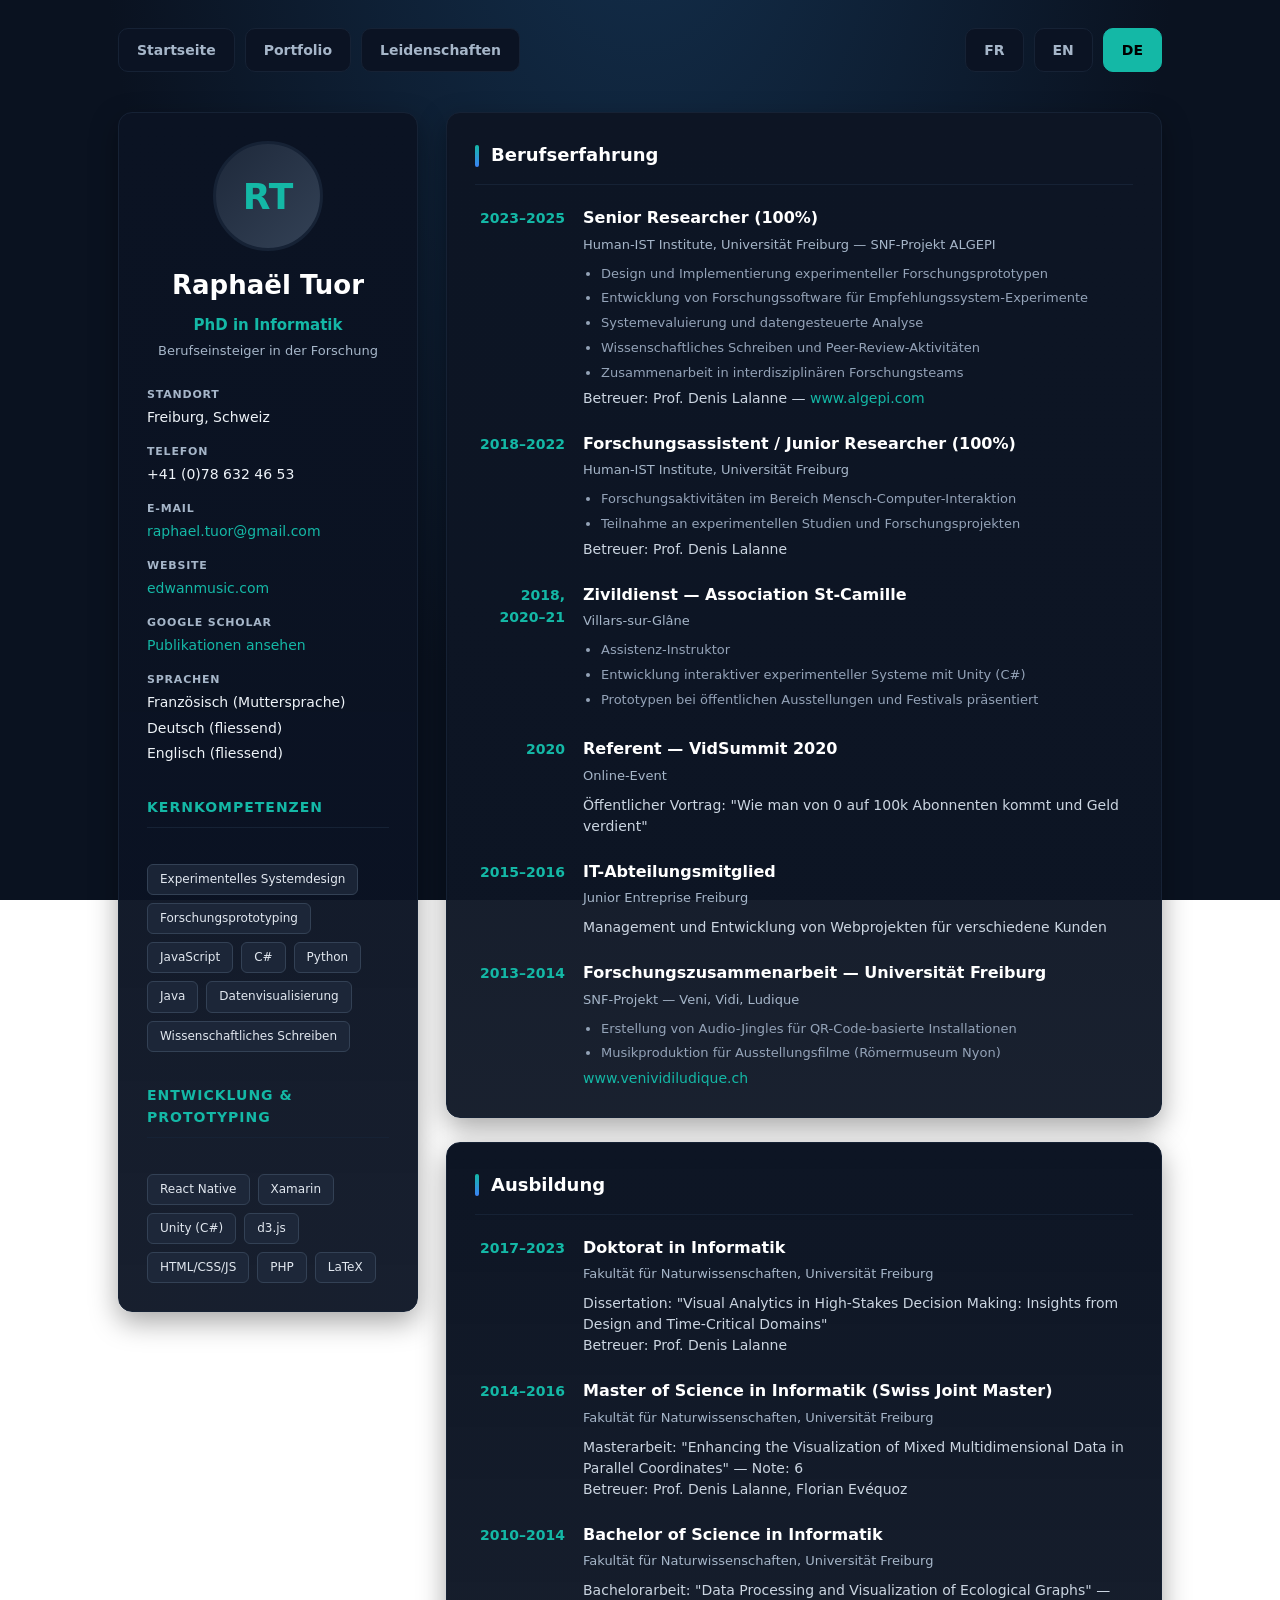
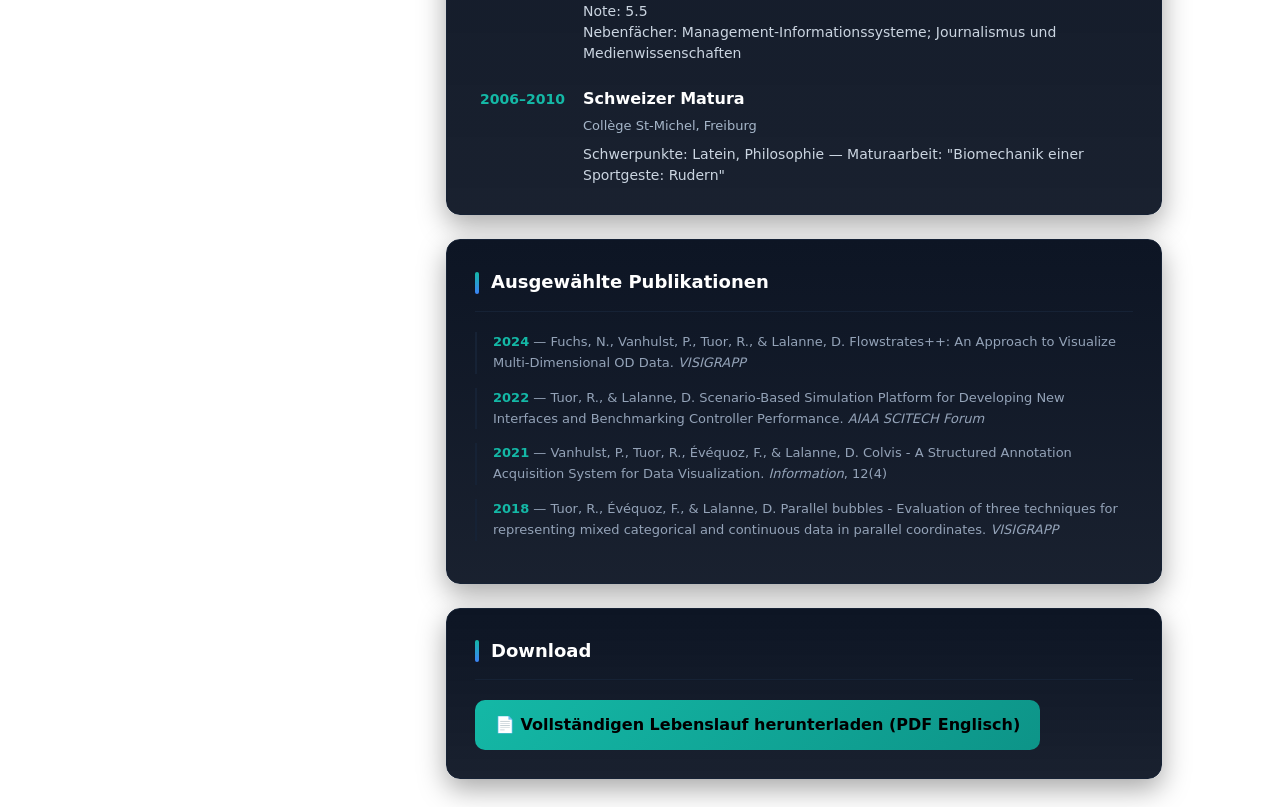
==== public/cv-de.html @ 69e7897a "Major update: CV pages, home page, and site cleanup - Updated FR/DE CV pages to match actual English" ====
<!doctype html>
<html lang="de">

<head>
  <meta charset="utf-8" />
  <meta name="viewport" content="width=device-width,initial-scale=1" />
  <title>Lebenslauf — Raphaël Tuor</title>

  <link rel="alternate" hreflang="fr" href="/cv.html">
  <link rel="alternate" hreflang="en" href="/cv-en.html">
  <link rel="alternate" hreflang="de" href="/cv-de.html">
  <link rel="alternate" hreflang="x-default" href="/cv.html">

  <meta name="theme-color" content="#0a1220" />
  <link rel="icon" href="/favicon.ico">
  <link rel="icon" type="image/svg+xml" href="/favicon.svg">

  <style>
    :root {
      --bg: #0a1220;
      --panel: #0b1323;
      --card: #0d1524;
      --border: #162235;
      --text: #eef3f8;
      --muted: #a6b6c9;
      --accent: #14b8a6;
      --accent2: #3b82f6;
      --shadow: 0 10px 28px rgba(0, 0, 0, .35);
      --max: 1100px;
      --br: 14px;
    }

    * {
      box-sizing: border-box
    }

    html,
    body {
      height: 100%
    }

    body {
      margin: 0;
      color: var(--text);
      font: 16px/1.6 system-ui, -apple-system, sans-serif;
      background: radial-gradient(ellipse at 50% -20%, #132f4c 0%, var(--bg) 60%) fixed;
    }

    a {
      color: var(--accent);
      text-decoration: none;
      transition: color .2s
    }

    a:hover {
      color: var(--accent2)
    }

    /* Layout */
    .app {
      display: grid;
      grid-template-columns: 300px 1fr;
      gap: 28px;
      max-width: var(--max);
      margin: 0 auto;
      padding: 28px;
    }

    /* Sidebar */
    .side {
      background: linear-gradient(180deg, var(--panel) 0%, rgba(11, 19, 35, 0.95) 100%);
      border: 1px solid var(--border);
      border-radius: var(--br);
      padding: 28px;
      position: sticky;
      top: 28px;
      height: fit-content;
      box-shadow: var(--shadow);
      display: flex;
      flex-direction: column;
      gap: 24px;
    }

    .me {
      text-align: center;
    }

    .me h1 {
      margin: 14px 0 6px;
      font-size: 26px;
      color: #fff;
      font-weight: 700;
    }

    .me .title {
      margin: 0;
      color: var(--accent);
      font-weight: 600;
      font-size: 15px;
    }

    .me .subtitle {
      margin: 4px 0 0;
      color: var(--muted);
      font-size: 13px;
    }

    .avatar-ph {
      width: 110px;
      height: 110px;
      margin: 0 auto;
      border-radius: 50%;
      background: linear-gradient(135deg, #1e293b, #334155);
      display: flex;
      align-items: center;
      justify-content: center;
      font-size: 36px;
      font-weight: 700;
      color: var(--accent);
      border: 3px solid var(--border);
    }

    .info-list {
      list-style: none;
      padding: 0;
      margin: 0;
      font-size: 14px;
      display: flex;
      flex-direction: column;
      gap: 14px;
    }

    .info-list li {
      display: flex;
      flex-direction: column;
      gap: 3px;
    }

    .info-list strong {
      color: var(--muted);
      font-size: 11px;
      text-transform: uppercase;
      letter-spacing: 0.8px;
    }

    .section-title {
      font-size: 14px;
      font-weight: 600;
      color: var(--accent);
      text-transform: uppercase;
      letter-spacing: 1px;
      margin: 8px 0 12px;
      padding-bottom: 8px;
      border-bottom: 1px solid var(--border);
    }

    .skills-tags {
      display: flex;
      flex-wrap: wrap;
      gap: 8px;
    }

    .tag {
      background: rgba(30, 41, 59, 0.8);
      color: #e2e8f0;
      padding: 5px 12px;
      border-radius: 6px;
      font-size: 12px;
      border: 1px solid #334155;
      transition: all 0.2s;
    }

    .tag:hover {
      border-color: var(--accent);
      background: rgba(20, 184, 166, 0.1);
    }

    /* Main Content */
    .main {
      display: flex;
      flex-direction: column;
      gap: 24px;
    }

    .card {
      background: linear-gradient(180deg, var(--card) 0%, rgba(13, 21, 36, 0.95) 100%);
      border: 1px solid var(--border);
      border-radius: var(--br);
      padding: 28px;
      box-shadow: var(--shadow);
      transition: border-color 0.3s;
    }

    .card:hover {
      border-color: #2a3a52;
    }

    .h2 {
      font-size: 18px;
      font-weight: 700;
      color: #fff;
      margin-bottom: 20px;
      display: flex;
      align-items: center;
      gap: 12px;
      padding-bottom: 14px;
      border-bottom: 1px solid var(--border);
    }

    .h2::before {
      content: '';
      width: 4px;
      height: 22px;
      background: linear-gradient(180deg, var(--accent), var(--accent2));
      border-radius: 2px;
    }

    /* Timeline */
    .timeline {
      display: flex;
      flex-direction: column;
      gap: 22px;
    }

    .item {
      display: grid;
      grid-template-columns: 90px 1fr;
      gap: 18px;
    }

    .year {
      font-weight: 700;
      color: var(--accent);
      font-feature-settings: "tnum";
      text-align: right;
      padding-top: 2px;
      font-size: 14px;
    }

    .details h3 {
      margin: 0 0 4px;
      font-size: 16px;
      color: #fff;
      font-weight: 600;
    }

    .details .role {
      color: var(--muted);
      font-size: 13px;
      font-weight: 500;
      margin-bottom: 8px;
      display: block;
    }

    .details p {
      margin: 0;
      font-size: 14px;
      color: #cbd5e1;
      line-height: 1.5;
    }

    .details ul {
      margin: 8px 0 0 18px;
      padding: 0;
      color: #94a3b8;
      font-size: 13px;
    }

    .details ul li {
      margin-bottom: 4px;
    }

    /* Nav */
    .nav-bar {
      grid-column: 1/-1;
      display: flex;
      gap: 12px;
      margin-bottom: 12px;
      justify-content: space-between;
      align-items: center;
    }

    .nav-links {
      display: flex;
      gap: 10px;
    }

    .nav-btn {
      background: var(--panel);
      border: 1px solid var(--border);
      padding: 10px 18px;
      border-radius: 10px;
      font-size: 14px;
      font-weight: 600;
      color: var(--muted);
      transition: all 0.2s;
    }

    .nav-btn:hover,
    .nav-btn.active {
      background: var(--accent);
      color: #000;
      border-color: var(--accent);
    }

    .dl-btn {
      display: inline-flex;
      align-items: center;
      gap: 8px;
      background: linear-gradient(135deg, var(--accent), #0d9488);
      color: #000;
      font-weight: 600;
      padding: 12px 20px;
      border-radius: 10px;
      transition: transform 0.2s, box-shadow 0.2s;
    }

    .dl-btn:hover {
      transform: translateY(-2px);
      box-shadow: 0 8px 20px rgba(20, 184, 166, 0.3);
      color: #000;
    }

    /* Publications */
    .pub-list {
      list-style: none;
      padding: 0;
      margin: 0;
    }

    .pub-list li {
      margin-bottom: 14px;
      padding-left: 16px;
      border-left: 2px solid var(--border);
      font-size: 13px;
      color: #94a3b8;
    }

    .pub-list .pub-year {
      color: var(--accent);
      font-weight: 600;
    }

    @media(max-width:800px) {
      .app {
        grid-template-columns: 1fr;
        padding: 16px;
        gap: 16px;
      }

      .side {
        position: static;
      }

      .item {
        grid-template-columns: 1fr;
        gap: 4px;
      }

      .year {
        text-align: left;
        font-size: 13px;
        margin-bottom: 2px;
      }
    }
  </style>
</head>

<body>

  <div class="app">
    <nav class="nav-bar">
      <div class="nav-links">
        <a href="/index-de.html" class="nav-btn">Startseite</a>
        <a href="/portfolio-de.html" class="nav-btn">Portfolio</a>
        <a href="/passions-de.html" class="nav-btn">Leidenschaften</a>
      </div>
      <div class="nav-links">
        <a href="/cv.html" class="nav-btn">FR</a>
        <a href="/cv-en.html" class="nav-btn">EN</a>
        <a href="/cv-de.html" class="nav-btn active">DE</a>
      </div>
    </nav>

    <aside class="side">
      <div class="me">
        <div class="avatar-ph">RT</div>
        <h1>Raphaël Tuor</h1>
        <p class="title">PhD in Informatik</p>
        <p class="subtitle">Berufseinsteiger in der Forschung</p>
      </div>

      <ul class="info-list">
        <li><strong>Standort</strong> Freiburg, Schweiz</li>
        <li><strong>Telefon</strong> +41 (0)78 632 46 53</li>
        <li><strong>E-Mail</strong> <a href="mailto:raphael.tuor@gmail.com">raphael.tuor@gmail.com</a></li>
        <li><strong>Website</strong> <a href="https://edwanmusic.com" target="_blank">edwanmusic.com</a></li>
        <li><strong>Google Scholar</strong> <a href="https://scholar.google.com/citations?user=jfMzWhYAAAAJ"
            target="_blank">Publikationen ansehen</a></li>
        <li><strong>Sprachen</strong>
          <span>Französisch (Muttersprache)</span>
          <span>Deutsch (fliessend)</span>
          <span>Englisch (fliessend)</span>
        </li>
      </ul>

      <div class="section-title">Kernkompetenzen</div>
      <div class="skills-tags">
        <span class="tag">Experimentelles Systemdesign</span>
        <span class="tag">Forschungsprototyping</span>
        <span class="tag">JavaScript</span>
        <span class="tag">C#</span>
        <span class="tag">Python</span>
        <span class="tag">Java</span>
        <span class="tag">Datenvisualisierung</span>
        <span class="tag">Wissenschaftliches Schreiben</span>
      </div>

      <div class="section-title">Entwicklung & Prototyping</div>
      <div class="skills-tags">
        <span class="tag">React Native</span>
        <span class="tag">Xamarin</span>
        <span class="tag">Unity (C#)</span>
        <span class="tag">d3.js</span>
        <span class="tag">HTML/CSS/JS</span>
        <span class="tag">PHP</span>
        <span class="tag">LaTeX</span>
      </div>
    </aside>

    <main class="main">

      <section class="card">
        <div class="h2">Berufserfahrung</div>
        <div class="timeline">

          <div class="item">
            <div class="year">2023–2025</div>
            <div class="details">
              <h3>Senior Researcher (100%)</h3>
              <span class="role">Human-IST Institute, Universität Freiburg — SNF-Projekt ALGEPI</span>
              <ul>
                <li>Design und Implementierung experimenteller Forschungsprototypen</li>
                <li>Entwicklung von Forschungssoftware für Empfehlungssystem-Experimente</li>
                <li>Systemevaluierung und datengesteuerte Analyse</li>
                <li>Wissenschaftliches Schreiben und Peer-Review-Aktivitäten</li>
                <li>Zusammenarbeit in interdisziplinären Forschungsteams</li>
              </ul>
              <p>Betreuer: Prof. Denis Lalanne — <a href="https://www.algepi.com" target="_blank">www.algepi.com</a></p>
            </div>
          </div>

          <div class="item">
            <div class="year">2018–2022</div>
            <div class="details">
              <h3>Forschungsassistent / Junior Researcher (100%)</h3>
              <span class="role">Human-IST Institute, Universität Freiburg</span>
              <ul>
                <li>Forschungsaktivitäten im Bereich Mensch-Computer-Interaktion</li>
                <li>Teilnahme an experimentellen Studien und Forschungsprojekten</li>
              </ul>
              <p>Betreuer: Prof. Denis Lalanne</p>
            </div>
          </div>

          <div class="item">
            <div class="year">2018, 2020–21</div>
            <div class="details">
              <h3>Zivildienst — Association St-Camille</h3>
              <span class="role">Villars-sur-Glâne</span>
              <ul>
                <li>Assistenz-Instruktor</li>
                <li>Entwicklung interaktiver experimenteller Systeme mit Unity (C#)</li>
                <li>Prototypen bei öffentlichen Ausstellungen und Festivals präsentiert</li>
              </ul>
            </div>
          </div>

          <div class="item">
            <div class="year">2020</div>
            <div class="details">
              <h3>Referent — VidSummit 2020</h3>
              <span class="role">Online-Event</span>
              <p>Öffentlicher Vortrag: "Wie man von 0 auf 100k Abonnenten kommt und Geld verdient"</p>
            </div>
          </div>

          <div class="item">
            <div class="year">2015–2016</div>
            <div class="details">
              <h3>IT-Abteilungsmitglied</h3>
              <span class="role">Junior Entreprise Freiburg</span>
              <p>Management und Entwicklung von Webprojekten für verschiedene Kunden</p>
            </div>
          </div>

          <div class="item">
            <div class="year">2013–2014</div>
            <div class="details">
              <h3>Forschungszusammenarbeit — Universität Freiburg</h3>
              <span class="role">SNF-Projekt — Veni, Vidi, Ludique</span>
              <ul>
                <li>Erstellung von Audio-Jingles für QR-Code-basierte Installationen</li>
                <li>Musikproduktion für Ausstellungsfilme (Römermuseum Nyon)</li>
              </ul>
              <p><a href="https://www.venividiludique.ch" target="_blank">www.venividiludique.ch</a></p>
            </div>
          </div>

        </div>
      </section>

      <section class="card">
        <div class="h2">Ausbildung</div>
        <div class="timeline">

          <div class="item">
            <div class="year">2017–2023</div>
            <div class="details">
              <h3>Doktorat in Informatik</h3>
              <span class="role">Fakultät für Naturwissenschaften, Universität Freiburg</span>
              <p>Dissertation: "Visual Analytics in High-Stakes Decision Making: Insights from Design and Time-Critical
                Domains"</p>
              <p>Betreuer: Prof. Denis Lalanne</p>
            </div>
          </div>

          <div class="item">
            <div class="year">2014–2016</div>
            <div class="details">
              <h3>Master of Science in Informatik (Swiss Joint Master)</h3>
              <span class="role">Fakultät für Naturwissenschaften, Universität Freiburg</span>
              <p>Masterarbeit: "Enhancing the Visualization of Mixed Multidimensional Data in Parallel Coordinates" —
                Note: 6</p>
              <p>Betreuer: Prof. Denis Lalanne, Florian Evéquoz</p>
            </div>
          </div>

          <div class="item">
            <div class="year">2010–2014</div>
            <div class="details">
              <h3>Bachelor of Science in Informatik</h3>
              <span class="role">Fakultät für Naturwissenschaften, Universität Freiburg</span>
              <p>Bachelorarbeit: "Data Processing and Visualization of Ecological Graphs" — Note: 5.5</p>
              <p>Nebenfächer: Management-Informationssysteme; Journalismus und Medienwissenschaften</p>
            </div>
          </div>

          <div class="item">
            <div class="year">2006–2010</div>
            <div class="details">
              <h3>Schweizer Matura</h3>
              <span class="role">Collège St-Michel, Freiburg</span>
              <p>Schwerpunkte: Latein, Philosophie — Maturaarbeit: "Biomechanik einer Sportgeste: Rudern"</p>
            </div>
          </div>

        </div>
      </section>

      <section class="card">
        <div class="h2">Ausgewählte Publikationen</div>
        <ul class="pub-list">
          <li><span class="pub-year">2024</span> — Fuchs, N., Vanhulst, P., Tuor, R., & Lalanne, D. Flowstrates++: An
            Approach to Visualize Multi-Dimensional OD Data. <em>VISIGRAPP</em></li>
          <li><span class="pub-year">2022</span> — Tuor, R., & Lalanne, D. Scenario-Based Simulation Platform for
            Developing New Interfaces and Benchmarking Controller Performance. <em>AIAA SCITECH Forum</em></li>
          <li><span class="pub-year">2021</span> — Vanhulst, P., Tuor, R., Évéquoz, F., & Lalanne, D. Colvis - A
            Structured Annotation Acquisition System for Data Visualization. <em>Information</em>, 12(4)</li>
          <li><span class="pub-year">2018</span> — Tuor, R., Évéquoz, F., & Lalanne, D. Parallel bubbles - Evaluation of
            three techniques for representing mixed categorical and continuous data in parallel coordinates.
            <em>VISIGRAPP</em>
          </li>
        </ul>
      </section>

      <section class="card">
        <div class="h2">Download</div>
        <a class="dl-btn" href="/assets/cv/cv-en.pdf" target="_blank" rel="noopener" download="Raphael_Tuor_CV.pdf">
          📄 Vollständigen Lebenslauf herunterladen (PDF Englisch)
        </a>
      </section>

    </main>
  </div>

</body>

</html>
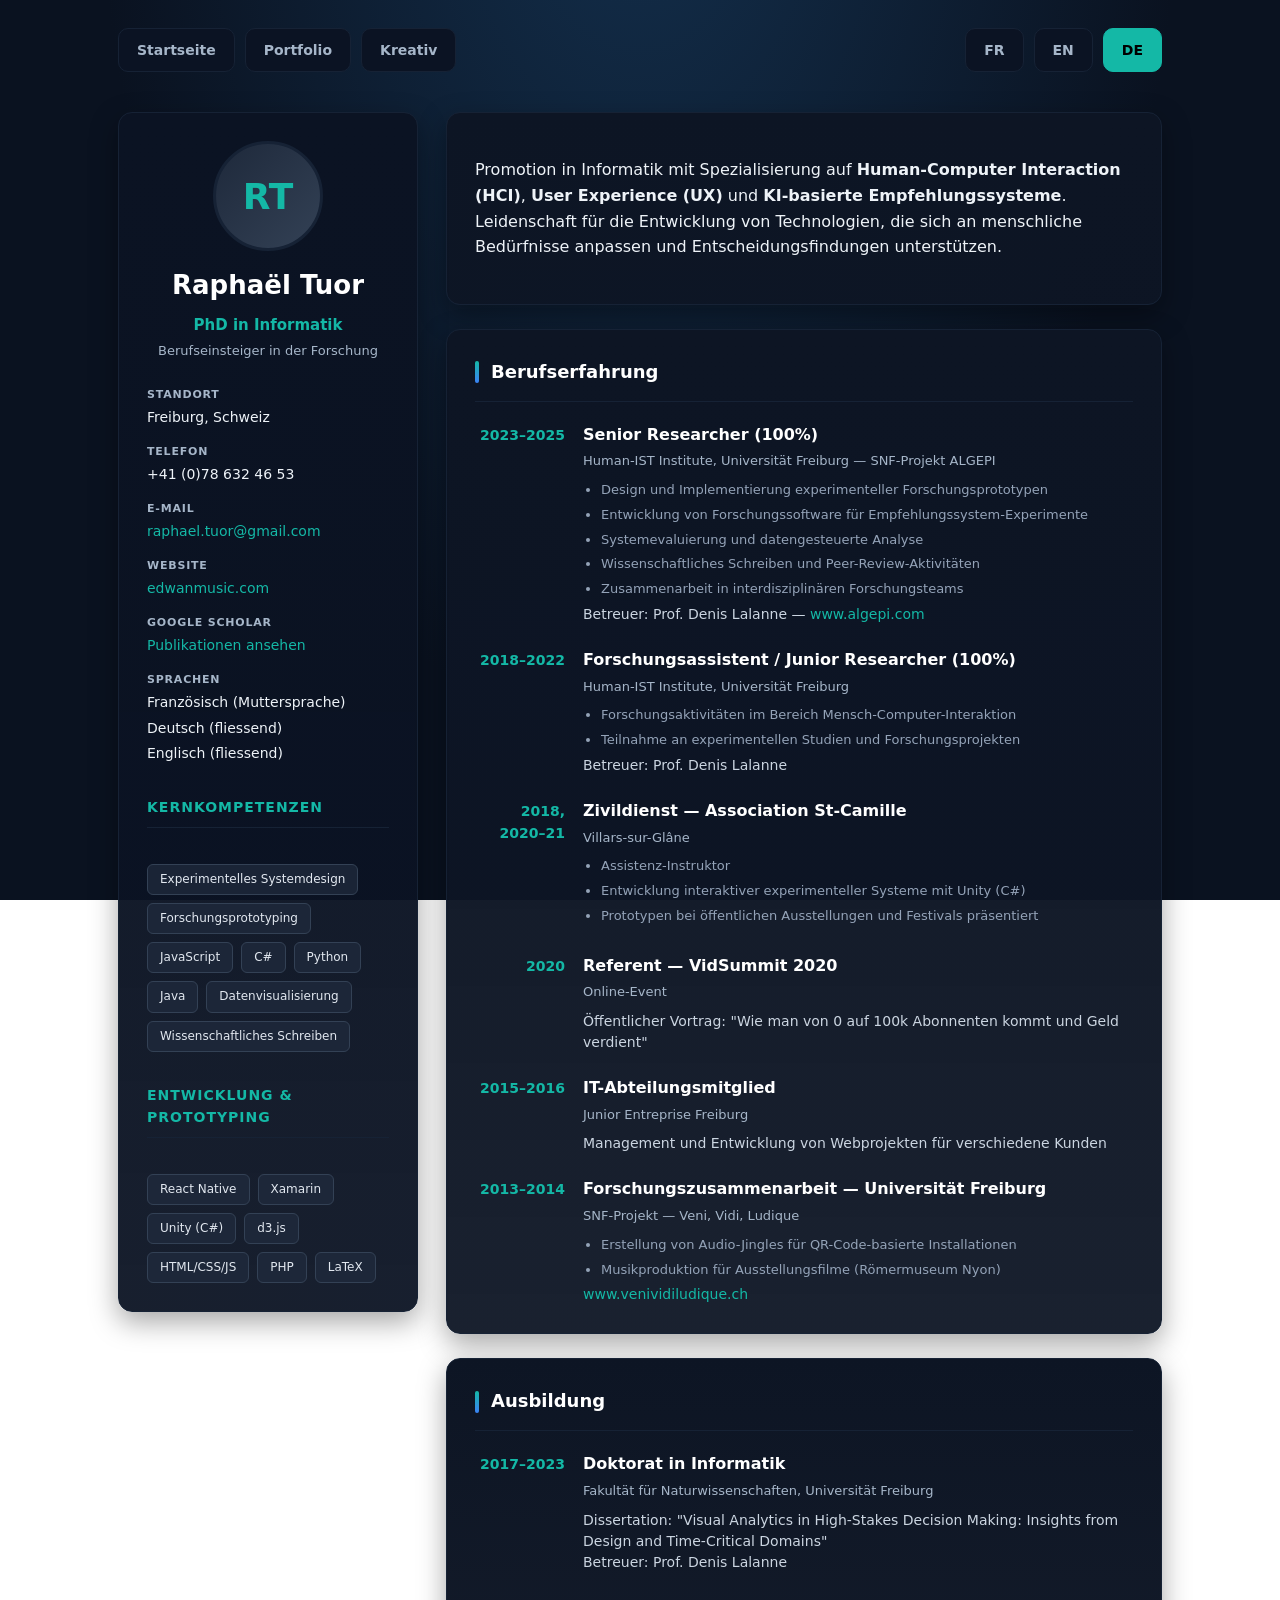
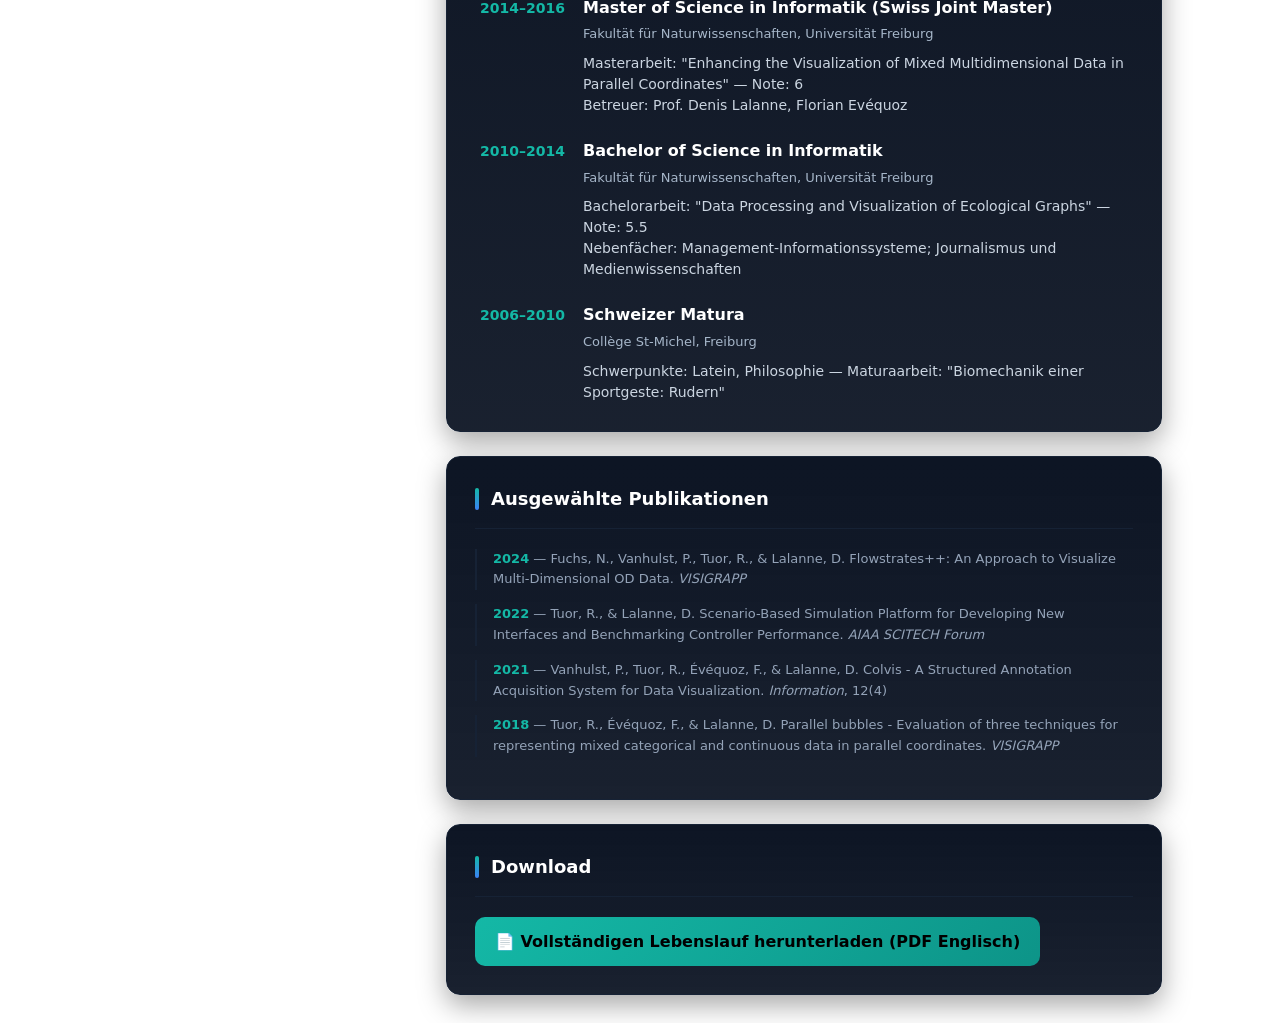
==== commit 3fafe569: "Comprehensive portfolio enhancement: Hero improvements, About section, CV intros, and project storyt" ====
--- a/public/cv-de.html
+++ b/public/cv-de.html
@@ -373,7 +373,7 @@
       <div class="nav-links">
         <a href="/index-de.html" class="nav-btn">Startseite</a>
         <a href="/portfolio-de.html" class="nav-btn">Portfolio</a>
-        <a href="/passions-de.html" class="nav-btn">Leidenschaften</a>
+        <a href="/passions-de.html" class="nav-btn">Kreativ</a>
       </div>
       <div class="nav-links">
         <a href="/cv.html" class="nav-btn">FR</a>
@@ -429,6 +429,15 @@
     </aside>
 
     <main class="main">
+
+      <section class="card cv-intro">
+        <p class="intro-text">Promotion in Informatik mit Spezialisierung auf <strong>Human-Computer Interaction
+            (HCI)</strong>,
+          <strong>User Experience (UX)</strong> und <strong>KI-basierte Empfehlungssysteme</strong>.
+          Leidenschaft für die Entwicklung von Technologien, die sich an menschliche Bedürfnisse anpassen und
+          Entscheidungsfindungen unterstützen.
+        </p>
+      </section>
 
       <section class="card">
         <div class="h2">Berufserfahrung</div>
